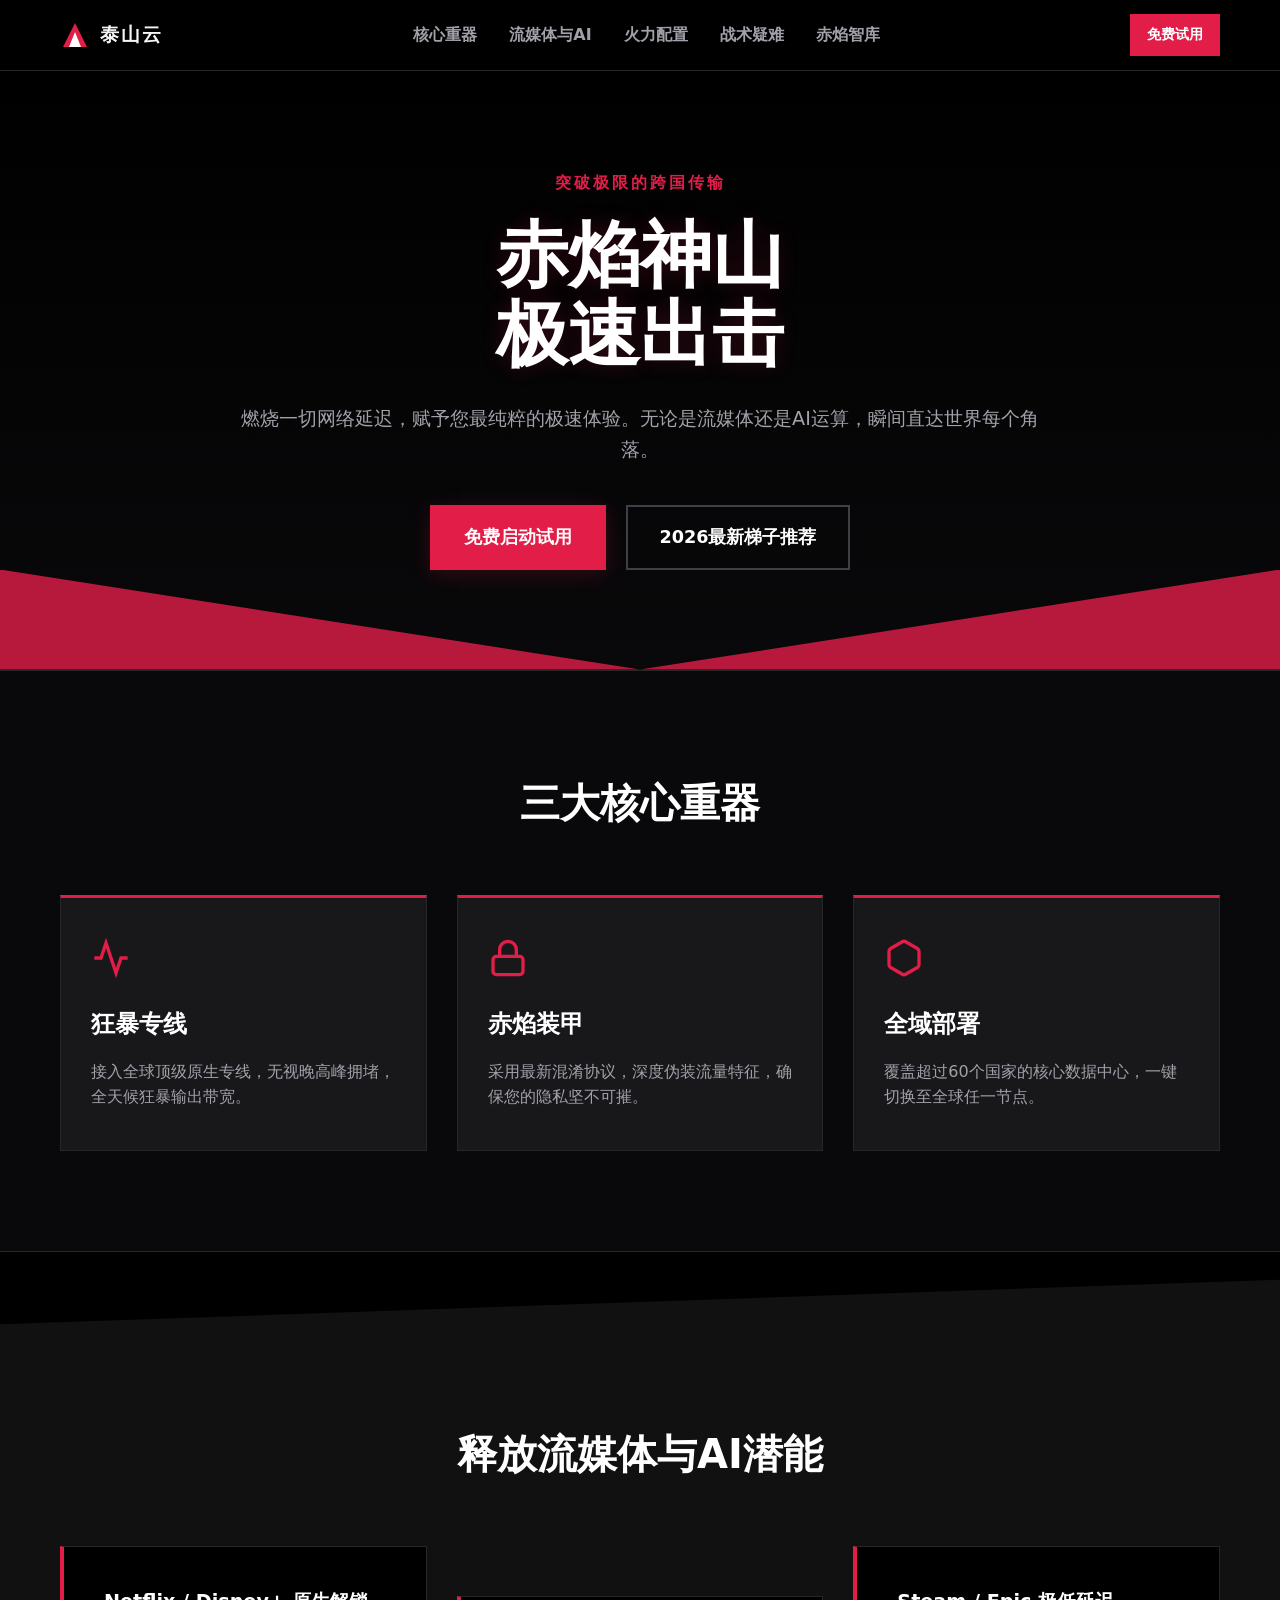
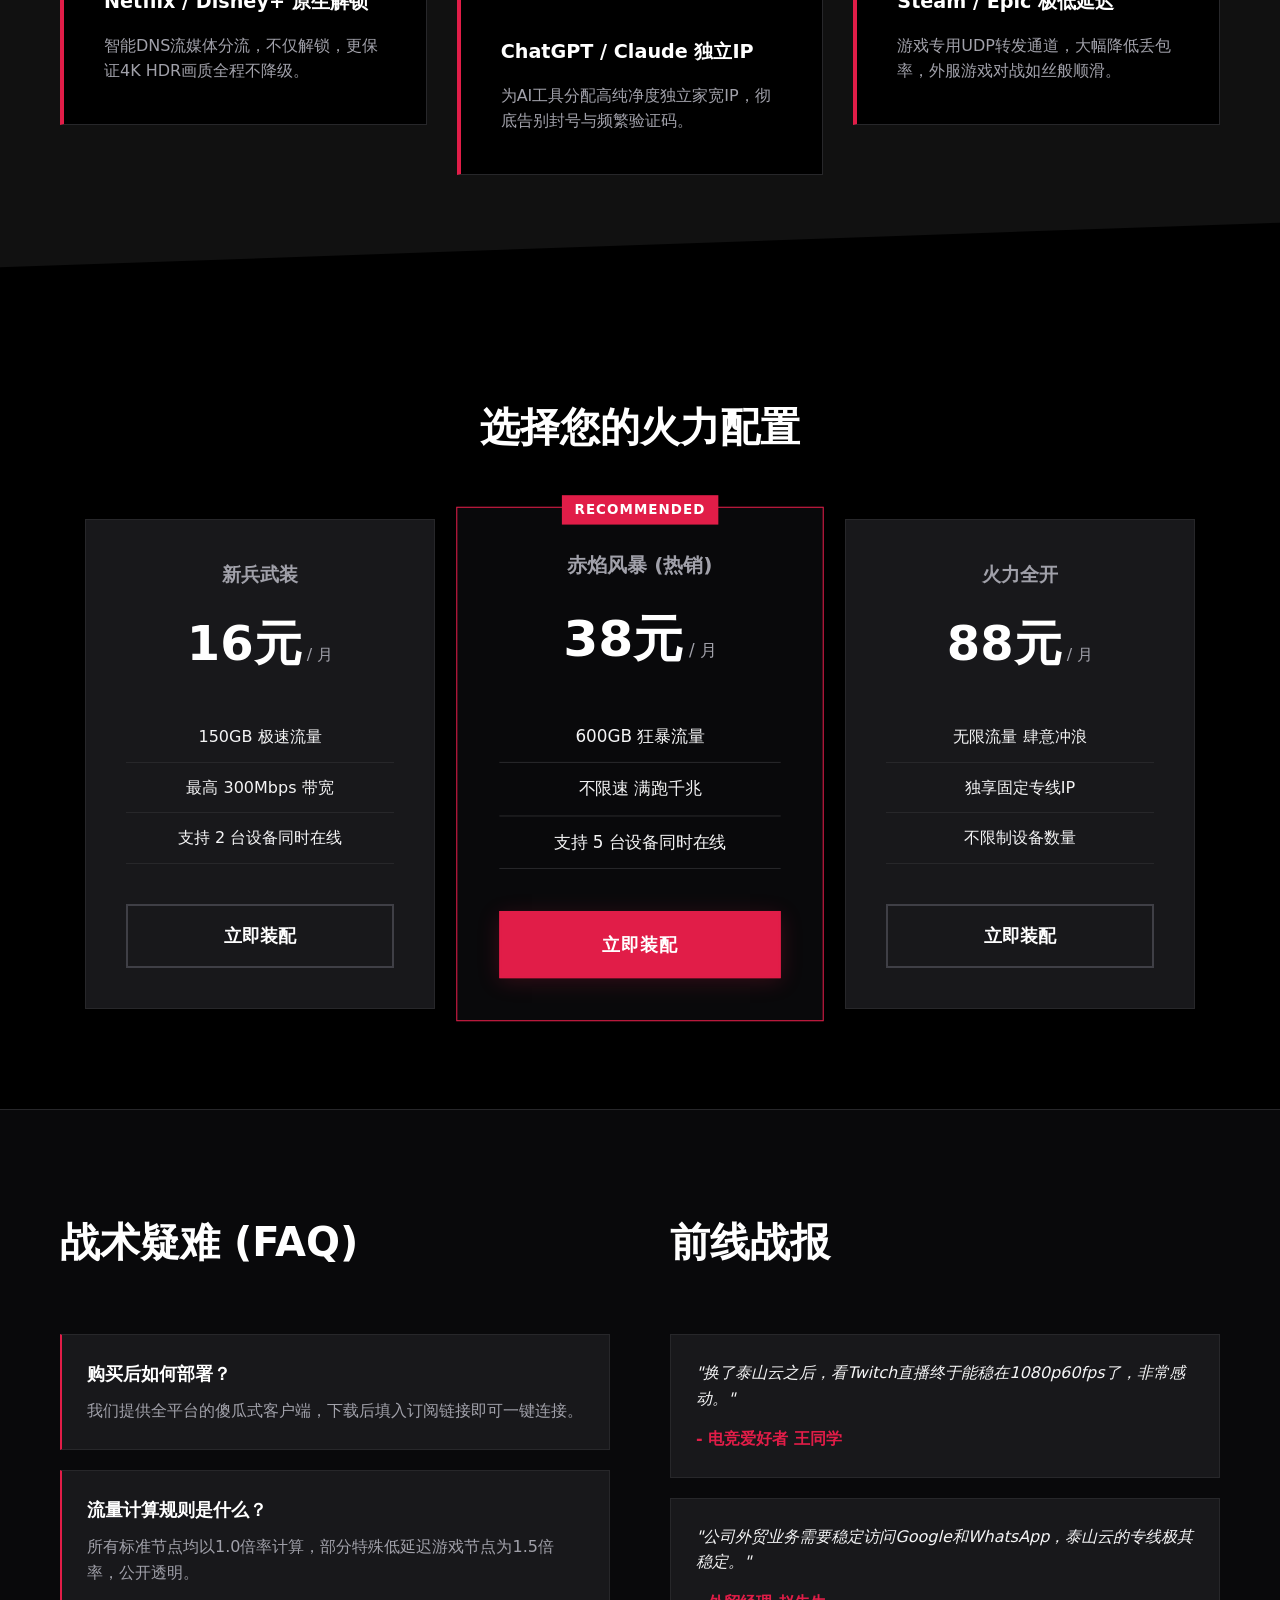
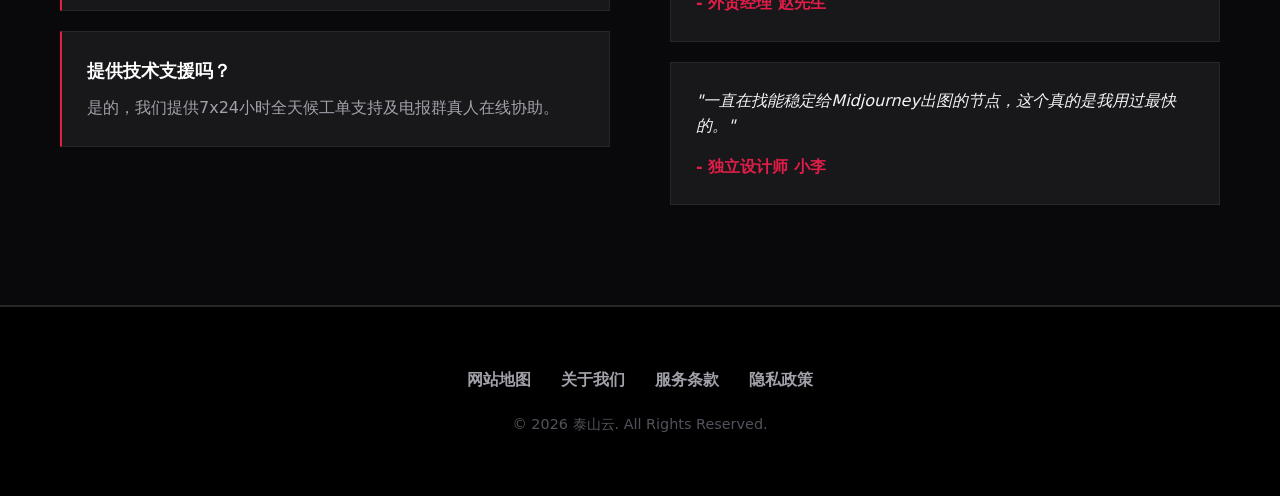
==== index.html @ 1255f713 "Initial commit: SEO optimized website" ====
<!DOCTYPE html>
<html lang="zh-CN">
<head>
    <meta charset="UTF-8">
    <meta name="viewport" content="width=device-width, initial-scale=1.0">
    <title>泰山云官网 - 军工级加密守护，极速秒开的隐私网络加速服务</title>
    <meta name="description" content="重塑您的在线安全与隐私防线。泰山云提供零日志、高加密的企业级网络加速通道。真实极客首选的安全机场推荐，让您在全球随时随地享受全天候不降速的极速秒开体验。">
    <meta name="keywords" content="泰山云, 网络加速, 极速秒开, 机场推荐, 隐私保护, 企业级专线">
    <meta property="og:title" content="泰山云官网 - 军工级加密守护，极速秒开的隐私网络加速服务">
    <meta property="og:description" content="重塑您的在线安全与隐私防线。泰山云提供零日志、高加密的企业级网络加速通道。真实极客首选的安全机场推荐，让您在全球随时随地享受全天候不降速的极速秒开体验。">
    <meta property="og:type" content="website">
    <meta property="og:url" content="https://taishancloud.shop/">
    <script type="application/ld+json">
    {
      "@context": "https://schema.org/",
      "@type": "SoftwareApplication",
      "name": "泰山云",
      "applicationCategory": "NetworkingApplication",
      "operatingSystem": "Windows, macOS, iOS, Android",
      "description": "重塑您的在线安全与隐私防线。泰山云提供零日志、高加密的企业级网络加速通道。真实极客首选的安全机场推荐，让您在全球随时随地享受全天候不降速的极速秒开体验。",
      "aggregateRating": {
        "@type": "AggregateRating",
        "ratingValue": "4.9",
        "ratingCount": "1284"
      },
      "offers": {
        "@type": "Offer",
        "price": "15.00",
        "priceCurrency": "CNY"
      }
    }
    </script>
    <link rel="stylesheet" href="style.css">
</head>
<body>
    <nav class="top-nav">
        <div class="wrap nav-wrap">
            <a href="index.html" class="brand-logo" style="text-decoration:none; color:inherit;">
                <svg aria-label="Feature Graphic" role="img" viewBox="0 0 100 100"><path d="M50 10L10 90h80L50 10z" fill="#e11d48"/><path d="M50 40L30 90h40L50 40z" fill="#fff"/></svg>
                <span>泰山云</span>
            </a>
            <div class="nav-links">
                <a href="#features">核心重器</a>
                <a href="#streaming">流媒体与AI</a>
                <a href="#pricing">火力配置</a>
                <a href="#faq">战术疑难</a>
                <a href="knowledge-base.html">赤焰智库</a>
            </div>
            <a href="https://ww012.twilightaff.com/#/?code=A56DH1Af" rel="nofollow" target="_blank" class="btn-small btn-cta">免费试用</a>
        </div>
    </nav>

    <header class="hero-panel">
        <div class="wrap hero-wrap">
            <div class="hero-content">
                <div class="tagline">突破极限的跨国传输</div>
                <h1 class="main-title">赤焰神山<br>极速出击</h1>
                <p class="hero-desc">燃烧一切网络延迟，赋予您最纯粹的极速体验。无论是流媒体还是AI运算，瞬间直达世界每个角落。</p>
                <div class="hero-actions">
                    <a href="https://ww012.twilightaff.com/#/?code=A56DH1Af" rel="nofollow" target="_blank" class="btn-primary">免费启动试用</a>
                    <a href="https://tizilab.net/paihang" target="_blank" class="btn-secondary">2026最新梯子推荐</a>
                </div>
            </div>
        </div>
        <div class="slant-mountain"></div>
    </header>

    <section id="features" class="content-panel dark-panel">
        <div class="wrap">
            <h2 class="panel-title">三大核心重器</h2>
            <div class="card-grid">
                <div class="feature-box">
                    <div class="icon-red"><svg aria-label="Feature Graphic" role="img" viewBox="0 0 24 24"><path d="M22 12h-4l-3 9L9 3l-3 9H2"/></svg></div>
                    <h3>狂暴专线</h3>
                    <p>接入全球顶级原生专线，无视晚高峰拥堵，全天候狂暴输出带宽。</p>
                </div>
                <div class="feature-box">
                    <div class="icon-red"><svg aria-label="Feature Graphic" role="img" viewBox="0 0 24 24"><rect x="3" y="11" width="18" height="11" rx="2" ry="2"/><path d="M7 11V7a5 5 0 0 1 10 0v4"/></svg></div>
                    <h3>赤焰装甲</h3>
                    <p>采用最新混淆协议，深度伪装流量特征，确保您的隐私坚不可摧。</p>
                </div>
                <div class="feature-box">
                    <div class="icon-red"><svg aria-label="Feature Graphic" role="img" viewBox="0 0 24 24"><path d="M21 16V8a2 2 0 0 0-1-1.73l-7-4a2 2 0 0 0-2 0l-7 4A2 2 0 0 0 3 8v8a2 2 0 0 0 1 1.73l7 4a2 2 0 0 0 2 0l7-4A2 2 0 0 0 21 16z"/></svg></div>
                    <h3>全域部署</h3>
                    <p>覆盖超过60个国家的核心数据中心，一键切换至全球任一节点。</p>
                </div>
            </div>
        </div>
    </section>

    <section id="streaming" class="content-panel slant-panel">
        <div class="wrap">
            <h2 class="panel-title">释放流媒体与AI潜能</h2>
            <div class="staggered-grid">
                <div class="stagger-item">
                    <h4>Netflix / Disney+ 原生解锁</h4>
                    <p>智能DNS流媒体分流，不仅解锁，更保证4K HDR画质全程不降级。</p>
                </div>
                <div class="stagger-item mt-push">
                    <h4>ChatGPT / Claude 独立IP</h4>
                    <p>为AI工具分配高纯净度独立家宽IP，彻底告别封号与频繁验证码。</p>
                </div>
                <div class="stagger-item">
                    <h4>Steam / Epic 极低延迟</h4>
                    <p>游戏专用UDP转发通道，大幅降低丢包率，外服游戏对战如丝般顺滑。</p>
                </div>
            </div>
        </div>
    </section>

    <section id="pricing" class="content-panel">
        <div class="wrap text-center">
            <h2 class="panel-title">选择您的火力配置</h2>
            <div class="pricing-deck">
                <div class="price-tier">
                    <div class="tier-head">新兵武装</div>
                    <div class="tier-cost">16元<span> / 月</span></div>
                    <ul class="tier-features">
                        <li>150GB 极速流量</li>
                        <li>最高 300Mbps 带宽</li>
                        <li>支持 2 台设备同时在线</li>
                    </ul>
                    <a href="https://ww012.twilightaff.com/#/?code=A56DH1Af" rel="nofollow" target="_blank" class="btn-secondary full-width">立即装配</a>
                </div>
                <div class="price-tier featured-tier">
                    <div class="tier-head">赤焰风暴 (热销)</div>
                    <div class="tier-cost">38元<span> / 月</span></div>
                    <ul class="tier-features">
                        <li>600GB 狂暴流量</li>
                        <li>不限速 满跑千兆</li>
                        <li>支持 5 台设备同时在线</li>
                    </ul>
                    <a href="https://ww012.twilightaff.com/#/?code=A56DH1Af" rel="nofollow" target="_blank" class="btn-primary full-width">立即装配</a>
                </div>
                <div class="price-tier">
                    <div class="tier-head">火力全开</div>
                    <div class="tier-cost">88元<span> / 月</span></div>
                    <ul class="tier-features">
                        <li>无限流量 肆意冲浪</li>
                        <li>独享固定专线IP</li>
                        <li>不限制设备数量</li>
                    </ul>
                    <a href="https://ww012.twilightaff.com/#/?code=A56DH1Af" rel="nofollow" target="_blank" class="btn-secondary full-width">立即装配</a>
                </div>
            </div>
        </div>
    </section>

    <section id="faq" class="content-panel dark-panel">
        <div class="wrap split-layout">
            <div class="split-col">
                <h2 class="panel-title left-align">战术疑难 (FAQ)</h2>
                <div class="accordion">
                    <div class="acc-item">
                        <strong>购买后如何部署？</strong>
                        <p>我们提供全平台的傻瓜式客户端，下载后填入订阅链接即可一键连接。</p>
                    </div>
                    <div class="acc-item">
                        <strong>流量计算规则是什么？</strong>
                        <p>所有标准节点均以1.0倍率计算，部分特殊低延迟游戏节点为1.5倍率，公开透明。</p>
                    </div>
                    <div class="acc-item">
                        <strong>提供技术支援吗？</strong>
                        <p>是的，我们提供7x24小时全天候工单支持及电报群真人在线协助。</p>
                    </div>
                </div>
            </div>
            <div class="split-col">
                <h2 class="panel-title left-align">前线战报</h2>
                <div class="testimonial-list">
                    <div class="t-card">
                        <p>"换了泰山云之后，看Twitch直播终于能稳在1080p60fps了，非常感动。"</p>
                        <span>- 电竞爱好者 王同学</span>
                    </div>
                    <div class="t-card">
                        <p>"公司外贸业务需要稳定访问Google和WhatsApp，泰山云的专线极其稳定。"</p>
                        <span>- 外贸经理 赵先生</span>
                    </div>
                    <div class="t-card">
                        <p>"一直在找能稳定给Midjourney出图的节点，这个真的是我用过最快的。"</p>
                        <span>- 独立设计师 小李</span>
                    </div>
                </div>
            </div>
        </div>
    </section>

    <footer class="bottom-footer">
        <div class="wrap">
            <div class="footer-links">
                <a href="sitemap.html" target="_blank">网站地图</a>
                <a href="about.html" target="_blank">关于我们</a>
                <a href="terms.html" target="_blank">服务条款</a>
                <a href="privacy.html" target="_blank">隐私政策</a>
            </div>
            <div class="copyright">&copy; 2026 泰山云. All Rights Reserved.</div>
        </div>
    </footer>
</body>
</html>
---- style.css ----
:root { --dark: #09090b; --darker: #000000; --red: #e11d48; --red-glow: rgba(225, 29, 72, 0.2); --text: #f4f4f5; --text-muted: #a1a1aa; --card: #18181b; }
html { scroll-behavior: smooth; }
* { margin: 0; padding: 0; box-sizing: border-box; }
body { font-family: system-ui, -apple-system, sans-serif; background: var(--darker); color: var(--text); line-height: 1.6; overflow-x: hidden; padding-top: 70px; }
.wrap { max-width: 1200px; margin: 0 auto; padding: 0 20px; }
.text-center { text-align: center; }
.top-nav { background: rgba(0,0,0,0.85); backdrop-filter: blur(10px); position: fixed; width: 100%; top: 0; z-index: 1000; border-bottom: 1px solid #27272a; }
.nav-wrap { display: flex; justify-content: space-between; align-items: center; height: 70px; }
.brand-logo { display: flex; align-items: center; gap: 10px; font-weight: 900; font-size: 1.2rem; letter-spacing: 2px; }
.brand-logo svg { width: 30px; height: 30px; }
.nav-links { display: flex; gap: 2rem; }
.nav-links a { color: var(--text-muted); text-decoration: none; font-weight: bold; transition: 0.2s; }
.nav-links a:hover { color: var(--red); }
.btn-small { background: transparent; border: 1px solid var(--text); color: var(--text); padding: 8px 16px; text-decoration: none; font-size: 0.9rem; font-weight: bold; transition: 0.2s; }
.btn-small:hover { background: var(--text); color: var(--darker); }
.btn-cta { background: var(--red); color: white; border-color: var(--red); }
.btn-cta:hover { background: transparent; color: var(--red); }

.hero-panel { position: relative; padding: 100px 0; background: linear-gradient(180deg, var(--darker) 0%, var(--dark) 100%); }
.hero-wrap { position: relative; z-index: 10; display: flex; justify-content: center; text-align: center; }
.hero-content { max-width: 800px; }
.tagline { color: var(--red); font-weight: bold; letter-spacing: 3px; margin-bottom: 20px; text-transform: uppercase; }
.main-title { font-size: 4.5rem; font-weight: 900; line-height: 1.1; margin-bottom: 30px; color: #ffffff; text-shadow: 0 0 20px var(--red-glow); }
.hero-desc { font-size: 1.2rem; color: var(--text-muted); margin-bottom: 40px; }
.hero-actions { display: flex; gap: 20px; justify-content: center; flex-wrap: wrap; }
.btn-primary { background: var(--red); color: white; border: 2px solid var(--red); padding: 16px 32px; font-size: 1.1rem; font-weight: bold; text-decoration: none; transition: 0.2s; box-shadow: 0 4px 20px var(--red-glow); }
.btn-primary:hover { background: transparent; color: var(--red); }
.btn-secondary { background: transparent; color: white; border: 2px solid #3f3f46; padding: 16px 32px; font-size: 1.1rem; font-weight: bold; text-decoration: none; transition: 0.2s; }
.btn-secondary:hover { border-color: white; }
.full-width { display: block; width: 100%; text-align: center; }

.slant-mountain { position: absolute; bottom: 0; left: 0; width: 100%; height: 100px; background: var(--red); clip-path: polygon(0 100%, 100% 100%, 100% 0, 50% 100%, 0 0); opacity: 0.8; }

.content-panel { padding: 100px 0; scroll-margin-top: 70px;}
.dark-panel { background: var(--dark); border-top: 1px solid #27272a; border-bottom: 1px solid #27272a; }
.slant-panel { background: #111; transform: skewY(-2deg); margin: 50px 0; padding: 120px 0; }
.slant-panel > * { transform: skewY(2deg); }

.panel-title { text-align: center; font-size: 2.5rem; font-weight: 800; margin-bottom: 60px; color: white; }
.panel-title.left-align { text-align: left; }

.card-grid { display: grid; grid-template-columns: repeat(auto-fit, minmax(300px, 1fr)); gap: 30px; }
.feature-box { background: var(--card); padding: 40px 30px; border: 1px solid #27272a; transition: 0.3s; border-top: 3px solid var(--red); }
.feature-box:hover { transform: translateY(-10px); box-shadow: 0 10px 30px rgba(0,0,0,0.5); }
.icon-red svg { width: 40px; height: 40px; fill: none; stroke: var(--red); stroke-width: 2; margin-bottom: 20px; }
.feature-box h3 { font-size: 1.5rem; margin-bottom: 15px; color: white; }
.feature-box p { color: var(--text-muted); }

.staggered-grid { display: grid; grid-template-columns: repeat(auto-fit, minmax(300px, 1fr)); gap: 30px; }
.stagger-item { background: var(--darker); padding: 40px; border: 1px solid #27272a; border-left: 4px solid var(--red); }
.stagger-item h4 { font-size: 1.2rem; margin-bottom: 15px; color: white; }
.stagger-item p { color: var(--text-muted); }
@media (min-width: 992px) {
    .mt-push { margin-top: 50px; margin-bottom: -50px; }
}

.pricing-deck { display: flex; flex-wrap: wrap; justify-content: center; gap: 30px; align-items: center; }
.price-tier { background: var(--card); border: 1px solid #27272a; padding: 40px; width: 100%; max-width: 350px; }
.featured-tier { background: var(--dark); border-color: var(--red); transform: scale(1.05); position: relative; }
.featured-tier::before { content: "RECOMMENDED"; position: absolute; top: -12px; left: 50%; transform: translateX(-50%); background: var(--red); color: white; padding: 4px 12px; font-size: 0.8rem; font-weight: bold; letter-spacing: 1px; }
.tier-head { font-size: 1.2rem; font-weight: bold; color: var(--text-muted); margin-bottom: 15px; }
.tier-cost { font-size: 3rem; font-weight: 900; color: white; margin-bottom: 30px; }
.tier-cost span { font-size: 1rem; color: var(--text-muted); font-weight: normal; }
.tier-features { list-style: none; margin-bottom: 40px; }
.tier-features li { padding: 12px 0; border-bottom: 1px solid #27272a; color: var(--text); }

.split-layout { display: flex; gap: 60px; flex-wrap: wrap; }
.split-col { flex: 1; min-width: 300px; }
.accordion { display: flex; flex-direction: column; gap: 20px; }
.acc-item { background: var(--card); padding: 25px; border: 1px solid #27272a; border-left: 2px solid var(--red); }
.acc-item strong { display: block; font-size: 1.1rem; color: white; margin-bottom: 10px; }
.acc-item p { color: var(--text-muted); }

.testimonial-list { display: flex; flex-direction: column; gap: 20px; }
.t-card { background: var(--card); padding: 25px; border: 1px solid #27272a; font-style: italic; }
.t-card p { color: var(--text); margin-bottom: 15px; }
.t-card span { color: var(--red); font-weight: bold; font-style: normal; }

.bottom-footer { padding: 60px 0; background: var(--darker); border-top: 1px solid #27272a; text-align: center; }
.footer-links { display: flex; justify-content: center; gap: 30px; margin-bottom: 20px; flex-wrap: wrap; }
.footer-links a { color: var(--text-muted); text-decoration: none; font-weight: bold; transition: 0.2s; }
.footer-links a:hover { color: white; }
.copyright { color: #52525b; font-size: 0.9rem; }

@media (max-width: 900px) {
    .nav-links { display: none; }
    .main-title { font-size: 3rem; }
    .hero-actions { flex-direction: column; }
    .featured-tier { transform: scale(1); }
    .split-layout { flex-direction: column; }
}
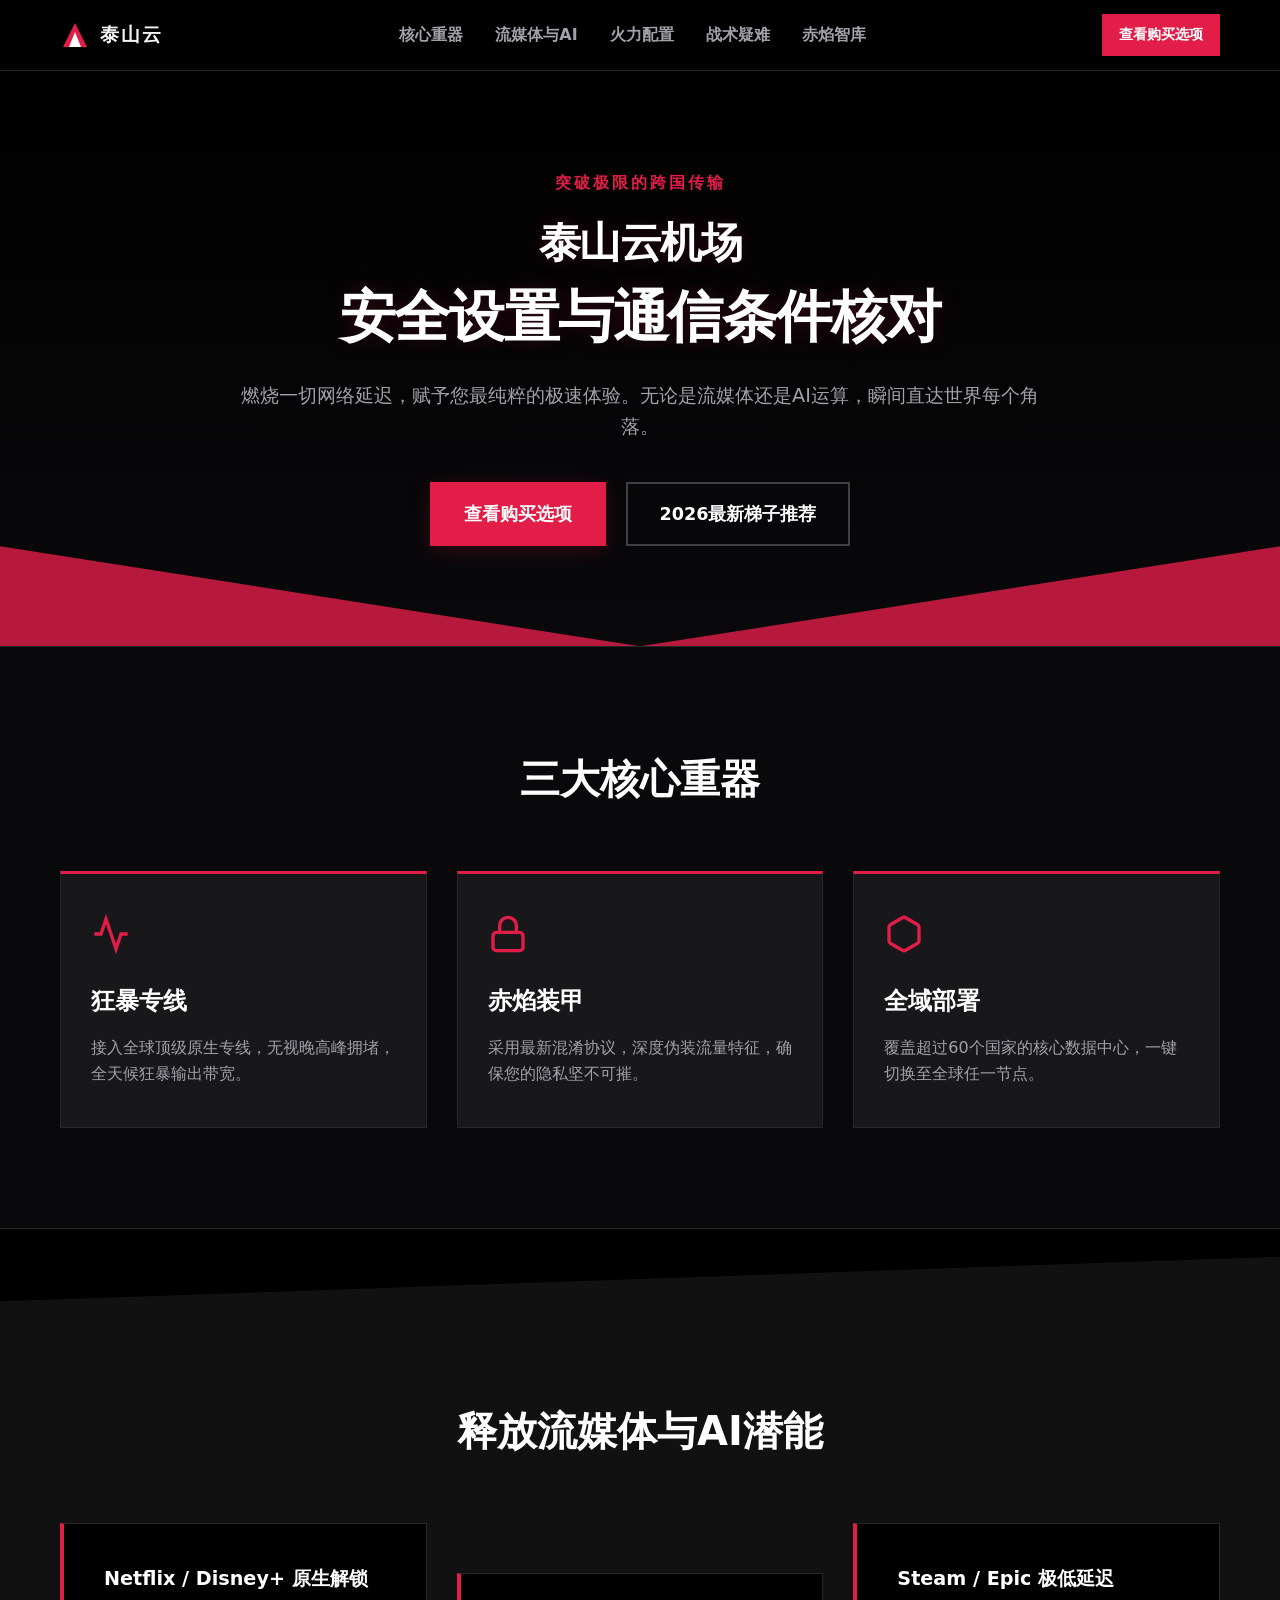
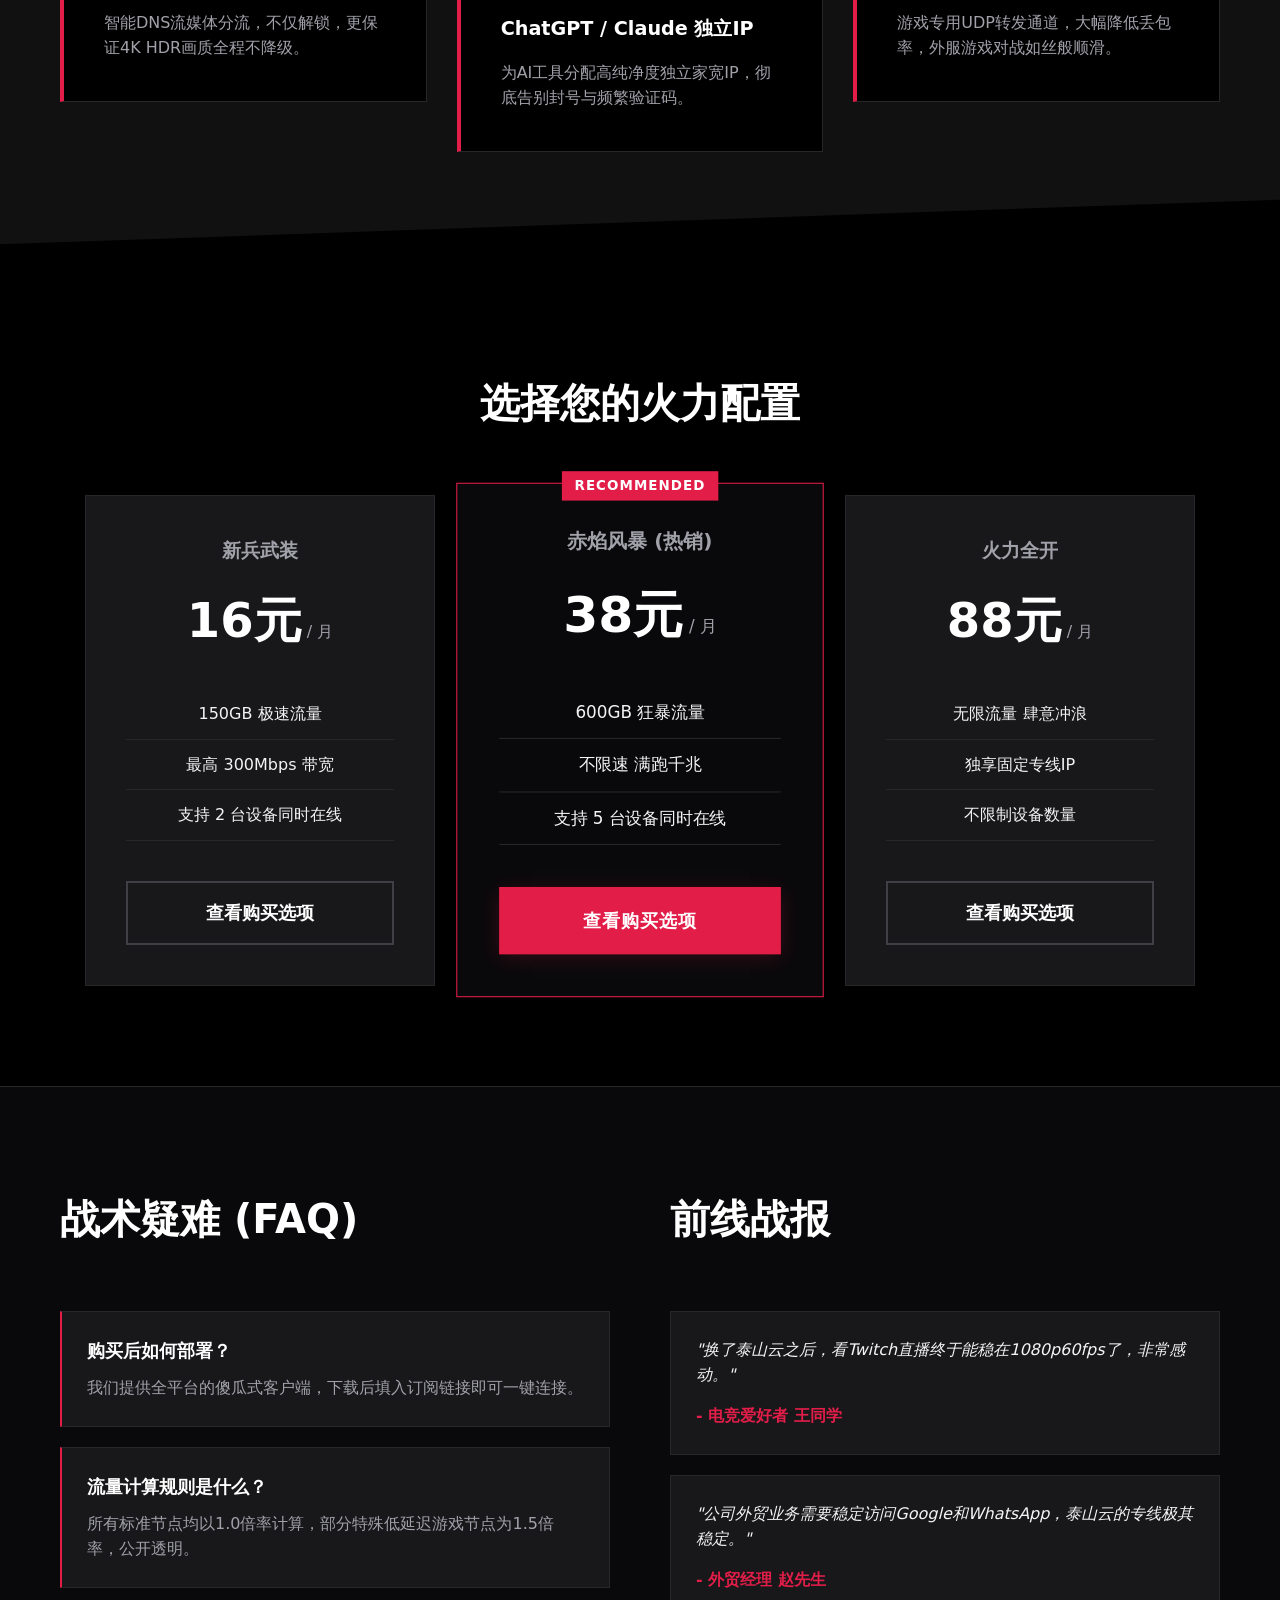
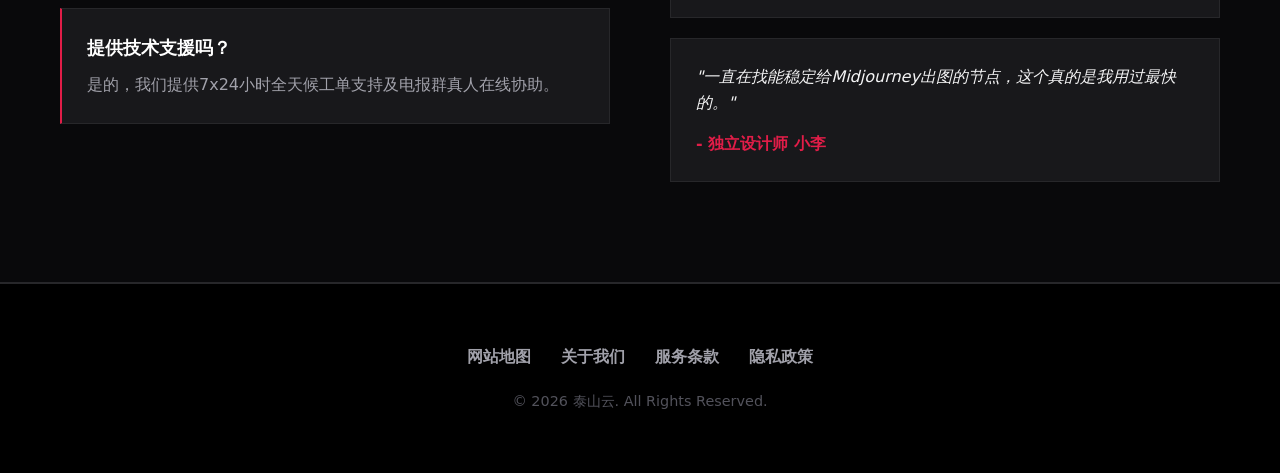
==== commit e12595cf: "Improve landing-page metadata, headings and crawl consistency" ====
--- a/index.html
+++ b/index.html
@@ -2,35 +2,23 @@
 <html lang="zh-CN">
 <head>
     <meta charset="UTF-8">
-    <meta name="viewport" content="width=device-width, initial-scale=1.0">
-    <title>泰山云官网 - 军工级加密守护，极速秒开的隐私网络加速服务</title>
-    <meta name="description" content="重塑您的在线安全与隐私防线。泰山云提供零日志、高加密的企业级网络加速通道。真实极客首选的安全机场推荐，让您在全球随时随地享受全天候不降速的极速秒开体验。">
-    <meta name="keywords" content="泰山云, 网络加速, 极速秒开, 机场推荐, 隐私保护, 企业级专线">
-    <meta property="og:title" content="泰山云官网 - 军工级加密守护，极速秒开的隐私网络加速服务">
-    <meta property="og:description" content="重塑您的在线安全与隐私防线。泰山云提供零日志、高加密的企业级网络加速通道。真实极客首选的安全机场推荐，让您在全球随时随地享受全天候不降速的极速秒开体验。">
+    <meta name="viewport" content="width=device-width, initial-scale=1">
+    <title>泰山云机场｜安全设置与通信条件核对</title>
+    <meta name="description" content="围绕泰山云的安全设置与通信条件核对整理实用资料。按自己的设备、使用场景与预算核对服务条件，再查看外部购买页面的具体商品和条款。">
+    
+    <meta property="og:title" content="泰山云机场｜安全设置与通信条件核对">
+    <meta property="og:description" content="围绕泰山云的安全设置与通信条件核对整理实用资料。按自己的设备、使用场景与预算核对服务条件，再查看外部购买页面的具体商品和条款。">
     <meta property="og:type" content="website">
     <meta property="og:url" content="https://taishancloud.shop/">
-    <script type="application/ld+json">
-    {
-      "@context": "https://schema.org/",
-      "@type": "SoftwareApplication",
-      "name": "泰山云",
-      "applicationCategory": "NetworkingApplication",
-      "operatingSystem": "Windows, macOS, iOS, Android",
-      "description": "重塑您的在线安全与隐私防线。泰山云提供零日志、高加密的企业级网络加速通道。真实极客首选的安全机场推荐，让您在全球随时随地享受全天候不降速的极速秒开体验。",
-      "aggregateRating": {
-        "@type": "AggregateRating",
-        "ratingValue": "4.9",
-        "ratingCount": "1284"
-      },
-      "offers": {
-        "@type": "Offer",
-        "price": "15.00",
-        "priceCurrency": "CNY"
-      }
-    }
-    </script>
+    
     <link rel="stylesheet" href="style.css">
+
+<meta property="og:site_name" content="泰山云">
+<meta name="twitter:title" content="泰山云机场｜安全设置与通信条件核对">
+<meta name="twitter:description" content="围绕泰山云的安全设置与通信条件核对整理实用资料。按自己的设备、使用场景与预算核对服务条件，再查看外部购买页面的具体商品和条款。">
+<link rel="canonical" href="https://taishancloud.shop/">
+<script id="landing-maintenance-schema" type="application/ld+json">{"@context": "https://schema.org", "@type": "WebSite", "name": "泰山云机场｜安全设置与通信条件核对", "url": "https://taishancloud.shop/", "inLanguage": "zh-CN"}</script>
+<link rel="stylesheet" href="landing-maintenance.css">
 </head>
 <body>
     <nav class="top-nav">
@@ -46,7 +34,7 @@
                 <a href="#faq">战术疑难</a>
                 <a href="knowledge-base.html">赤焰智库</a>
             </div>
-            <a href="https://ww012.twilightaff.com/#/?code=A56DH1Af" rel="nofollow" target="_blank" class="btn-small btn-cta">免费试用</a>
+            <a href="https://ww012.twilightaff.com/#/?code=A56DH1Af" target="_blank" class="btn-small btn-cta" rel="nofollow noopener sponsored">查看购买选项</a>
         </div>
     </nav>
 
@@ -54,10 +42,10 @@
         <div class="wrap hero-wrap">
             <div class="hero-content">
                 <div class="tagline">突破极限的跨国传输</div>
-                <h1 class="main-title">赤焰神山<br>极速出击</h1>
+                <h1 class="main-title" data-landing-title="true"><span class="landing-brand">泰山云机场</span><span class="landing-focus">安全设置与通信条件核对</span></h1>
                 <p class="hero-desc">燃烧一切网络延迟，赋予您最纯粹的极速体验。无论是流媒体还是AI运算，瞬间直达世界每个角落。</p>
                 <div class="hero-actions">
-                    <a href="https://ww012.twilightaff.com/#/?code=A56DH1Af" rel="nofollow" target="_blank" class="btn-primary">免费启动试用</a>
+                    <a href="https://ww012.twilightaff.com/#/?code=A56DH1Af" target="_blank" class="btn-primary" rel="nofollow noopener sponsored">查看购买选项</a>
                     <a href="https://tizilab.net/paihang" target="_blank" class="btn-secondary">2026最新梯子推荐</a>
                 </div>
             </div>
@@ -120,7 +108,7 @@
                         <li>最高 300Mbps 带宽</li>
                         <li>支持 2 台设备同时在线</li>
                     </ul>
-                    <a href="https://ww012.twilightaff.com/#/?code=A56DH1Af" rel="nofollow" target="_blank" class="btn-secondary full-width">立即装配</a>
+                    <a href="https://ww012.twilightaff.com/#/?code=A56DH1Af" target="_blank" class="btn-secondary full-width" rel="nofollow noopener sponsored">查看购买选项</a>
                 </div>
                 <div class="price-tier featured-tier">
                     <div class="tier-head">赤焰风暴 (热销)</div>
@@ -130,7 +118,7 @@
                         <li>不限速 满跑千兆</li>
                         <li>支持 5 台设备同时在线</li>
                     </ul>
-                    <a href="https://ww012.twilightaff.com/#/?code=A56DH1Af" rel="nofollow" target="_blank" class="btn-primary full-width">立即装配</a>
+                    <a href="https://ww012.twilightaff.com/#/?code=A56DH1Af" target="_blank" class="btn-primary full-width" rel="nofollow noopener sponsored">查看购买选项</a>
                 </div>
                 <div class="price-tier">
                     <div class="tier-head">火力全开</div>
@@ -140,7 +128,7 @@
                         <li>独享固定专线IP</li>
                         <li>不限制设备数量</li>
                     </ul>
-                    <a href="https://ww012.twilightaff.com/#/?code=A56DH1Af" rel="nofollow" target="_blank" class="btn-secondary full-width">立即装配</a>
+                    <a href="https://ww012.twilightaff.com/#/?code=A56DH1Af" target="_blank" class="btn-secondary full-width" rel="nofollow noopener sponsored">查看购买选项</a>
                 </div>
             </div>
         </div>
--- a/landing-maintenance.css
+++ b/landing-maintenance.css
@@ -0,0 +1,7 @@
+/* Scoped heading and keyboard improvements; original brand design remains. */
+h1[data-landing-title]{font-size:clamp(2rem,4.4vw,4.4rem);line-height:1.18;letter-spacing:-.025em;overflow-wrap:anywhere}
+h1[data-landing-title] .landing-brand{display:block;font-size:.74em;line-height:1.3;margin-bottom:.35em}
+h1[data-landing-title] .landing-focus{display:block;font-size:1em}
+a:focus-visible,button:focus-visible{outline:3px solid currentColor;outline-offset:5px}
+@media(max-width:600px){h1[data-landing-title]{font-size:clamp(1.65rem,7.8vw,2.3rem);line-height:1.22;max-width:100%;margin-top:.4em;margin-bottom:.6em}h1[data-landing-title] .landing-brand{font-size:.78em}}
+@media(prefers-reduced-motion:reduce){*,*::before,*::after{animation-duration:.01ms!important;animation-iteration-count:1!important;scroll-behavior:auto!important}}
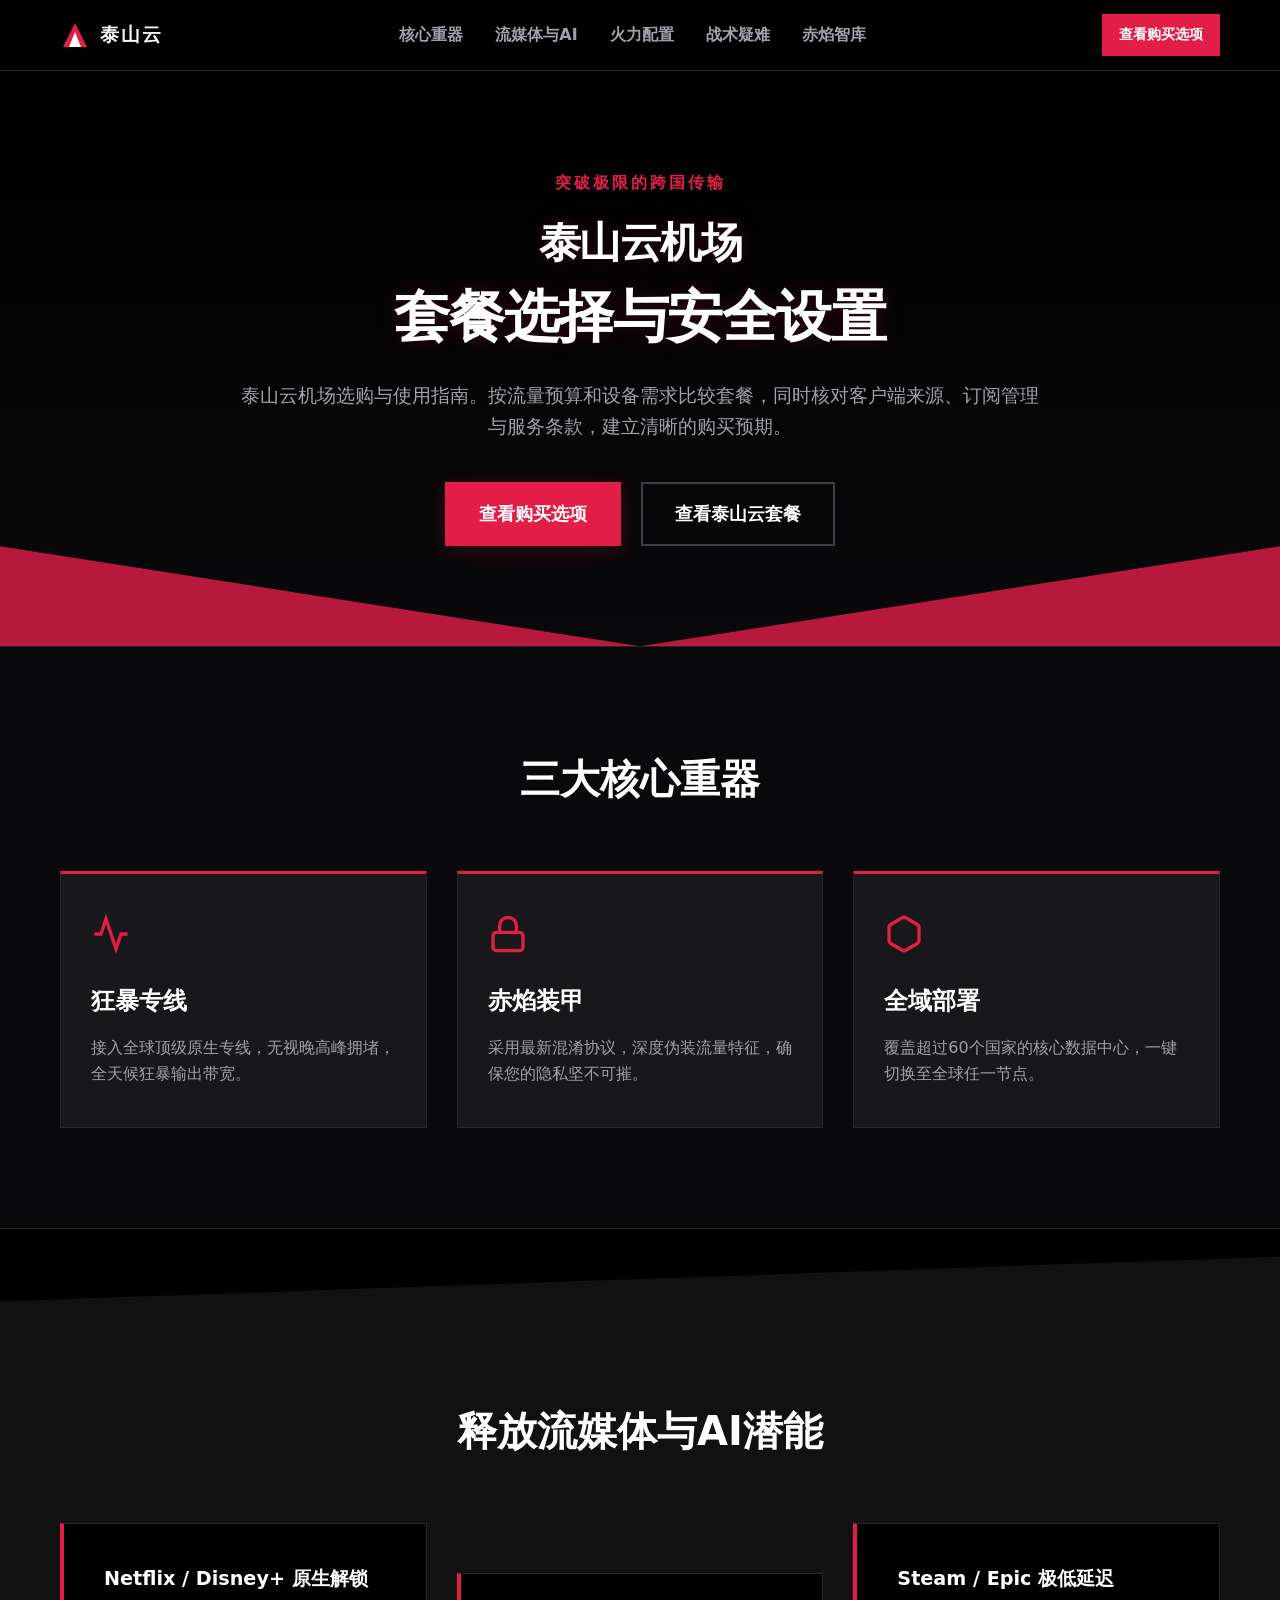
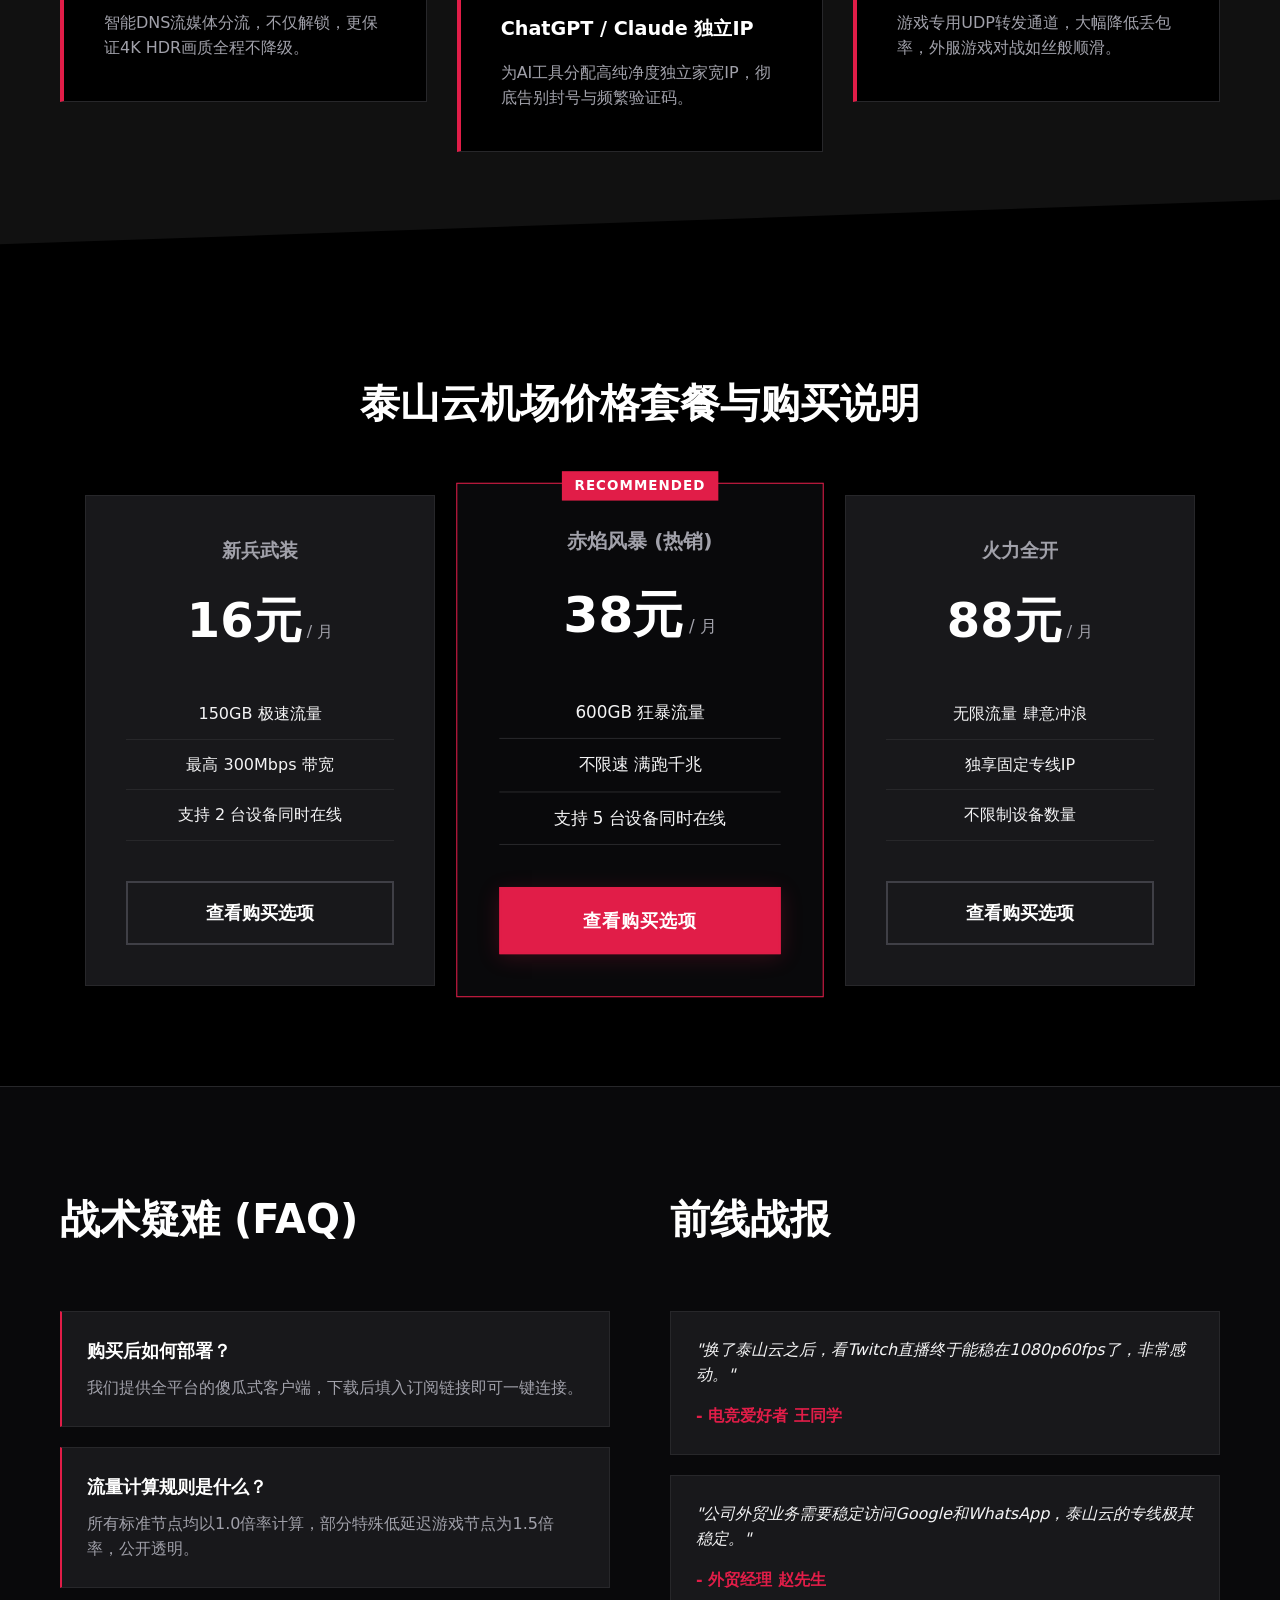
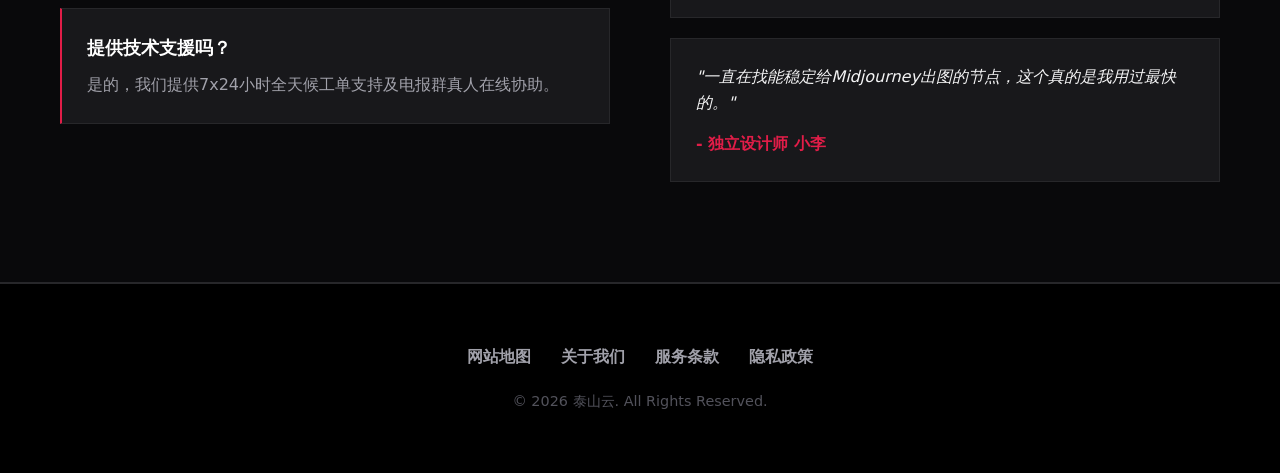
==== commit b1507832: "Update recommendation links and brand package navigation" ====
--- a/index.html
+++ b/index.html
@@ -1,188 +1,180 @@
 <!DOCTYPE html>
+
 <html lang="zh-CN">
 <head>
-    <meta charset="UTF-8">
-    <meta name="viewport" content="width=device-width, initial-scale=1">
-    <title>泰山云机场｜安全设置与通信条件核对</title>
-    <meta name="description" content="围绕泰山云的安全设置与通信条件核对整理实用资料。按自己的设备、使用场景与预算核对服务条件，再查看外部购买页面的具体商品和条款。">
-    
-    <meta property="og:title" content="泰山云机场｜安全设置与通信条件核对">
-    <meta property="og:description" content="围绕泰山云的安全设置与通信条件核对整理实用资料。按自己的设备、使用场景与预算核对服务条件，再查看外部购买页面的具体商品和条款。">
-    <meta property="og:type" content="website">
-    <meta property="og:url" content="https://taishancloud.shop/">
-    
-    <link rel="stylesheet" href="style.css">
-
-<meta property="og:site_name" content="泰山云">
-<meta name="twitter:title" content="泰山云机场｜安全设置与通信条件核对">
-<meta name="twitter:description" content="围绕泰山云的安全设置与通信条件核对整理实用资料。按自己的设备、使用场景与预算核对服务条件，再查看外部购买页面的具体商品和条款。">
-<link rel="canonical" href="https://taishancloud.shop/">
-<script id="landing-maintenance-schema" type="application/ld+json">{"@context": "https://schema.org", "@type": "WebSite", "name": "泰山云机场｜安全设置与通信条件核对", "url": "https://taishancloud.shop/", "inLanguage": "zh-CN"}</script>
-<link rel="stylesheet" href="landing-maintenance.css">
+<meta charset="utf-8"/>
+<meta content="width=device-width, initial-scale=1" name="viewport"/>
+<title>泰山云机场｜套餐选择与安全设置指南</title>
+<meta content="泰山云机场选购与使用指南。按流量预算和设备需求比较套餐，同时核对客户端来源、订阅管理与服务条款，建立清晰的购买预期。" name="description"/>
+<meta content="泰山云机场｜套餐选择与安全设置指南" property="og:title"/>
+<meta content="泰山云机场选购与使用指南。按流量预算和设备需求比较套餐，同时核对客户端来源、订阅管理与服务条款，建立清晰的购买预期。" property="og:description"/>
+<meta content="website" property="og:type"/>
+<meta content="https://taishancloud.shop/" property="og:url"/>
+<link href="style.css" rel="stylesheet"/>
+<meta content="泰山云" property="og:site_name"/>
+<meta content="泰山云机场｜套餐选择与安全设置指南" name="twitter:title"/>
+<meta content="泰山云机场选购与使用指南。按流量预算和设备需求比较套餐，同时核对客户端来源、订阅管理与服务条款，建立清晰的购买预期。" name="twitter:description"/>
+<link href="https://taishancloud.shop/" rel="canonical"/>
+<script id="landing-maintenance-schema" type="application/ld+json">{"@context":"https://schema.org","@type":"WebSite","name":"泰山云机场｜安全设置与通信条件核对","url":"https://taishancloud.shop/","inLanguage":"zh-CN"}</script>
+<link href="landing-maintenance.css" rel="stylesheet"/>
 </head>
 <body>
-    <nav class="top-nav">
-        <div class="wrap nav-wrap">
-            <a href="index.html" class="brand-logo" style="text-decoration:none; color:inherit;">
-                <svg aria-label="Feature Graphic" role="img" viewBox="0 0 100 100"><path d="M50 10L10 90h80L50 10z" fill="#e11d48"/><path d="M50 40L30 90h40L50 40z" fill="#fff"/></svg>
-                <span>泰山云</span>
-            </a>
-            <div class="nav-links">
-                <a href="#features">核心重器</a>
-                <a href="#streaming">流媒体与AI</a>
-                <a href="#pricing">火力配置</a>
-                <a href="#faq">战术疑难</a>
-                <a href="knowledge-base.html">赤焰智库</a>
-            </div>
-            <a href="https://ww012.twilightaff.com/#/?code=A56DH1Af" target="_blank" class="btn-small btn-cta" rel="nofollow noopener sponsored">查看购买选项</a>
-        </div>
-    </nav>
-
-    <header class="hero-panel">
-        <div class="wrap hero-wrap">
-            <div class="hero-content">
-                <div class="tagline">突破极限的跨国传输</div>
-                <h1 class="main-title" data-landing-title="true"><span class="landing-brand">泰山云机场</span><span class="landing-focus">安全设置与通信条件核对</span></h1>
-                <p class="hero-desc">燃烧一切网络延迟，赋予您最纯粹的极速体验。无论是流媒体还是AI运算，瞬间直达世界每个角落。</p>
-                <div class="hero-actions">
-                    <a href="https://ww012.twilightaff.com/#/?code=A56DH1Af" target="_blank" class="btn-primary" rel="nofollow noopener sponsored">查看购买选项</a>
-                    <a href="https://tizilab.net/paihang" target="_blank" class="btn-secondary">2026最新梯子推荐</a>
-                </div>
-            </div>
-        </div>
-        <div class="slant-mountain"></div>
-    </header>
-
-    <section id="features" class="content-panel dark-panel">
-        <div class="wrap">
-            <h2 class="panel-title">三大核心重器</h2>
-            <div class="card-grid">
-                <div class="feature-box">
-                    <div class="icon-red"><svg aria-label="Feature Graphic" role="img" viewBox="0 0 24 24"><path d="M22 12h-4l-3 9L9 3l-3 9H2"/></svg></div>
-                    <h3>狂暴专线</h3>
-                    <p>接入全球顶级原生专线，无视晚高峰拥堵，全天候狂暴输出带宽。</p>
-                </div>
-                <div class="feature-box">
-                    <div class="icon-red"><svg aria-label="Feature Graphic" role="img" viewBox="0 0 24 24"><rect x="3" y="11" width="18" height="11" rx="2" ry="2"/><path d="M7 11V7a5 5 0 0 1 10 0v4"/></svg></div>
-                    <h3>赤焰装甲</h3>
-                    <p>采用最新混淆协议，深度伪装流量特征，确保您的隐私坚不可摧。</p>
-                </div>
-                <div class="feature-box">
-                    <div class="icon-red"><svg aria-label="Feature Graphic" role="img" viewBox="0 0 24 24"><path d="M21 16V8a2 2 0 0 0-1-1.73l-7-4a2 2 0 0 0-2 0l-7 4A2 2 0 0 0 3 8v8a2 2 0 0 0 1 1.73l7 4a2 2 0 0 0 2 0l7-4A2 2 0 0 0 21 16z"/></svg></div>
-                    <h3>全域部署</h3>
-                    <p>覆盖超过60个国家的核心数据中心，一键切换至全球任一节点。</p>
-                </div>
-            </div>
-        </div>
-    </section>
-
-    <section id="streaming" class="content-panel slant-panel">
-        <div class="wrap">
-            <h2 class="panel-title">释放流媒体与AI潜能</h2>
-            <div class="staggered-grid">
-                <div class="stagger-item">
-                    <h4>Netflix / Disney+ 原生解锁</h4>
-                    <p>智能DNS流媒体分流，不仅解锁，更保证4K HDR画质全程不降级。</p>
-                </div>
-                <div class="stagger-item mt-push">
-                    <h4>ChatGPT / Claude 独立IP</h4>
-                    <p>为AI工具分配高纯净度独立家宽IP，彻底告别封号与频繁验证码。</p>
-                </div>
-                <div class="stagger-item">
-                    <h4>Steam / Epic 极低延迟</h4>
-                    <p>游戏专用UDP转发通道，大幅降低丢包率，外服游戏对战如丝般顺滑。</p>
-                </div>
-            </div>
-        </div>
-    </section>
-
-    <section id="pricing" class="content-panel">
-        <div class="wrap text-center">
-            <h2 class="panel-title">选择您的火力配置</h2>
-            <div class="pricing-deck">
-                <div class="price-tier">
-                    <div class="tier-head">新兵武装</div>
-                    <div class="tier-cost">16元<span> / 月</span></div>
-                    <ul class="tier-features">
-                        <li>150GB 极速流量</li>
-                        <li>最高 300Mbps 带宽</li>
-                        <li>支持 2 台设备同时在线</li>
-                    </ul>
-                    <a href="https://ww012.twilightaff.com/#/?code=A56DH1Af" target="_blank" class="btn-secondary full-width" rel="nofollow noopener sponsored">查看购买选项</a>
-                </div>
-                <div class="price-tier featured-tier">
-                    <div class="tier-head">赤焰风暴 (热销)</div>
-                    <div class="tier-cost">38元<span> / 月</span></div>
-                    <ul class="tier-features">
-                        <li>600GB 狂暴流量</li>
-                        <li>不限速 满跑千兆</li>
-                        <li>支持 5 台设备同时在线</li>
-                    </ul>
-                    <a href="https://ww012.twilightaff.com/#/?code=A56DH1Af" target="_blank" class="btn-primary full-width" rel="nofollow noopener sponsored">查看购买选项</a>
-                </div>
-                <div class="price-tier">
-                    <div class="tier-head">火力全开</div>
-                    <div class="tier-cost">88元<span> / 月</span></div>
-                    <ul class="tier-features">
-                        <li>无限流量 肆意冲浪</li>
-                        <li>独享固定专线IP</li>
-                        <li>不限制设备数量</li>
-                    </ul>
-                    <a href="https://ww012.twilightaff.com/#/?code=A56DH1Af" target="_blank" class="btn-secondary full-width" rel="nofollow noopener sponsored">查看购买选项</a>
-                </div>
-            </div>
-        </div>
-    </section>
-
-    <section id="faq" class="content-panel dark-panel">
-        <div class="wrap split-layout">
-            <div class="split-col">
-                <h2 class="panel-title left-align">战术疑难 (FAQ)</h2>
-                <div class="accordion">
-                    <div class="acc-item">
-                        <strong>购买后如何部署？</strong>
-                        <p>我们提供全平台的傻瓜式客户端，下载后填入订阅链接即可一键连接。</p>
-                    </div>
-                    <div class="acc-item">
-                        <strong>流量计算规则是什么？</strong>
-                        <p>所有标准节点均以1.0倍率计算，部分特殊低延迟游戏节点为1.5倍率，公开透明。</p>
-                    </div>
-                    <div class="acc-item">
-                        <strong>提供技术支援吗？</strong>
-                        <p>是的，我们提供7x24小时全天候工单支持及电报群真人在线协助。</p>
-                    </div>
-                </div>
-            </div>
-            <div class="split-col">
-                <h2 class="panel-title left-align">前线战报</h2>
-                <div class="testimonial-list">
-                    <div class="t-card">
-                        <p>"换了泰山云之后，看Twitch直播终于能稳在1080p60fps了，非常感动。"</p>
-                        <span>- 电竞爱好者 王同学</span>
-                    </div>
-                    <div class="t-card">
-                        <p>"公司外贸业务需要稳定访问Google和WhatsApp，泰山云的专线极其稳定。"</p>
-                        <span>- 外贸经理 赵先生</span>
-                    </div>
-                    <div class="t-card">
-                        <p>"一直在找能稳定给Midjourney出图的节点，这个真的是我用过最快的。"</p>
-                        <span>- 独立设计师 小李</span>
-                    </div>
-                </div>
-            </div>
-        </div>
-    </section>
-
-    <footer class="bottom-footer">
-        <div class="wrap">
-            <div class="footer-links">
-                <a href="sitemap.html" target="_blank">网站地图</a>
-                <a href="about.html" target="_blank">关于我们</a>
-                <a href="terms.html" target="_blank">服务条款</a>
-                <a href="privacy.html" target="_blank">隐私政策</a>
-            </div>
-            <div class="copyright">&copy; 2026 泰山云. All Rights Reserved.</div>
-        </div>
-    </footer>
+<nav class="top-nav">
+<div class="wrap nav-wrap">
+<a class="brand-logo" href="index.html" style="text-decoration:none; color:inherit;">
+<svg aria-label="Feature Graphic" role="img" viewbox="0 0 100 100"><path d="M50 10L10 90h80L50 10z" fill="#e11d48"></path><path d="M50 40L30 90h40L50 40z" fill="#fff"></path></svg>
+<span>泰山云</span>
+</a>
+<div class="nav-links">
+<a href="#features">核心重器</a>
+<a href="#streaming">流媒体与AI</a>
+<a href="#pricing">火力配置</a>
+<a href="#faq">战术疑难</a>
+<a href="knowledge-base.html">赤焰智库</a>
+</div>
+<a class="btn-small btn-cta" href="https://ww012.twilightaff.com/#/?code=A56DH1Af" rel="nofollow noopener sponsored" target="_blank">查看购买选项</a>
+</div>
+</nav>
+<header class="hero-panel">
+<div class="wrap hero-wrap">
+<div class="hero-content">
+<div class="tagline">突破极限的跨国传输</div>
+<h1 class="main-title" data-landing-title="true"><span class="landing-brand">泰山云机场</span><span class="landing-focus">套餐选择与安全设置</span></h1>
+<p class="hero-desc">泰山云机场选购与使用指南。按流量预算和设备需求比较套餐，同时核对客户端来源、订阅管理与服务条款，建立清晰的购买预期。</p>
+<div class="hero-actions">
+<a class="btn-primary" href="https://ww012.twilightaff.com/#/?code=A56DH1Af" rel="nofollow noopener sponsored" target="_blank">查看购买选项</a>
+<a class="btn-secondary" data-package-cta="true" href="#pricing">查看泰山云套餐</a>
+</div>
+</div>
+</div>
+<div class="slant-mountain"></div>
+</header>
+<section class="content-panel dark-panel" id="features">
+<div class="wrap">
+<h2 class="panel-title">三大核心重器</h2>
+<div class="card-grid">
+<div class="feature-box">
+<div class="icon-red"><svg aria-label="Feature Graphic" role="img" viewbox="0 0 24 24"><path d="M22 12h-4l-3 9L9 3l-3 9H2"></path></svg></div>
+<h3>狂暴专线</h3>
+<p>接入全球顶级原生专线，无视晚高峰拥堵，全天候狂暴输出带宽。</p>
+</div>
+<div class="feature-box">
+<div class="icon-red"><svg aria-label="Feature Graphic" role="img" viewbox="0 0 24 24"><rect height="11" rx="2" ry="2" width="18" x="3" y="11"></rect><path d="M7 11V7a5 5 0 0 1 10 0v4"></path></svg></div>
+<h3>赤焰装甲</h3>
+<p>采用最新混淆协议，深度伪装流量特征，确保您的隐私坚不可摧。</p>
+</div>
+<div class="feature-box">
+<div class="icon-red"><svg aria-label="Feature Graphic" role="img" viewbox="0 0 24 24"><path d="M21 16V8a2 2 0 0 0-1-1.73l-7-4a2 2 0 0 0-2 0l-7 4A2 2 0 0 0 3 8v8a2 2 0 0 0 1 1.73l7 4a2 2 0 0 0 2 0l7-4A2 2 0 0 0 21 16z"></path></svg></div>
+<h3>全域部署</h3>
+<p>覆盖超过60个国家的核心数据中心，一键切换至全球任一节点。</p>
+</div>
+</div>
+</div>
+</section>
+<section class="content-panel slant-panel" id="streaming">
+<div class="wrap">
+<h2 class="panel-title">释放流媒体与AI潜能</h2>
+<div class="staggered-grid">
+<div class="stagger-item">
+<h4>Netflix / Disney+ 原生解锁</h4>
+<p>智能DNS流媒体分流，不仅解锁，更保证4K HDR画质全程不降级。</p>
+</div>
+<div class="stagger-item mt-push">
+<h4>ChatGPT / Claude 独立IP</h4>
+<p>为AI工具分配高纯净度独立家宽IP，彻底告别封号与频繁验证码。</p>
+</div>
+<div class="stagger-item">
+<h4>Steam / Epic 极低延迟</h4>
+<p>游戏专用UDP转发通道，大幅降低丢包率，外服游戏对战如丝般顺滑。</p>
+</div>
+</div>
+</div>
+</section>
+<section class="content-panel" id="pricing" style=";scroll-margin-top:100px;">
+<div class="wrap text-center">
+<h2 class="panel-title">泰山云机场价格套餐与购买说明</h2>
+<div class="pricing-deck">
+<div class="price-tier">
+<div class="tier-head">新兵武装</div>
+<div class="tier-cost">16元<span> / 月</span></div>
+<ul class="tier-features">
+<li>150GB 极速流量</li>
+<li>最高 300Mbps 带宽</li>
+<li>支持 2 台设备同时在线</li>
+</ul>
+<a class="btn-secondary full-width" href="https://ww012.twilightaff.com/#/?code=A56DH1Af" rel="nofollow noopener sponsored" target="_blank">查看购买选项</a>
+</div>
+<div class="price-tier featured-tier">
+<div class="tier-head">赤焰风暴 (热销)</div>
+<div class="tier-cost">38元<span> / 月</span></div>
+<ul class="tier-features">
+<li>600GB 狂暴流量</li>
+<li>不限速 满跑千兆</li>
+<li>支持 5 台设备同时在线</li>
+</ul>
+<a class="btn-primary full-width" href="https://ww012.twilightaff.com/#/?code=A56DH1Af" rel="nofollow noopener sponsored" target="_blank">查看购买选项</a>
+</div>
+<div class="price-tier">
+<div class="tier-head">火力全开</div>
+<div class="tier-cost">88元<span> / 月</span></div>
+<ul class="tier-features">
+<li>无限流量 肆意冲浪</li>
+<li>独享固定专线IP</li>
+<li>不限制设备数量</li>
+</ul>
+<a class="btn-secondary full-width" href="https://ww012.twilightaff.com/#/?code=A56DH1Af" rel="nofollow noopener sponsored" target="_blank">查看购买选项</a>
+</div>
+</div>
+</div>
+</section>
+<section class="content-panel dark-panel" id="faq">
+<div class="wrap split-layout">
+<div class="split-col">
+<h2 class="panel-title left-align">战术疑难 (FAQ)</h2>
+<div class="accordion">
+<div class="acc-item">
+<strong>购买后如何部署？</strong>
+<p>我们提供全平台的傻瓜式客户端，下载后填入订阅链接即可一键连接。</p>
+</div>
+<div class="acc-item">
+<strong>流量计算规则是什么？</strong>
+<p>所有标准节点均以1.0倍率计算，部分特殊低延迟游戏节点为1.5倍率，公开透明。</p>
+</div>
+<div class="acc-item">
+<strong>提供技术支援吗？</strong>
+<p>是的，我们提供7x24小时全天候工单支持及电报群真人在线协助。</p>
+</div>
+</div>
+</div>
+<div class="split-col">
+<h2 class="panel-title left-align">前线战报</h2>
+<div class="testimonial-list">
+<div class="t-card">
+<p>"换了泰山云之后，看Twitch直播终于能稳在1080p60fps了，非常感动。"</p>
+<span>- 电竞爱好者 王同学</span>
+</div>
+<div class="t-card">
+<p>"公司外贸业务需要稳定访问Google和WhatsApp，泰山云的专线极其稳定。"</p>
+<span>- 外贸经理 赵先生</span>
+</div>
+<div class="t-card">
+<p>"一直在找能稳定给Midjourney出图的节点，这个真的是我用过最快的。"</p>
+<span>- 独立设计师 小李</span>
+</div>
+</div>
+</div>
+</div>
+</section>
+<footer class="bottom-footer">
+<div class="wrap">
+<div class="footer-links">
+<a href="sitemap.html" target="_blank">网站地图</a>
+<a href="about.html" target="_blank">关于我们</a>
+<a href="terms.html" target="_blank">服务条款</a>
+<a href="privacy.html" target="_blank">隐私政策</a>
+</div>
+<div class="copyright">© 2026 泰山云. All Rights Reserved.</div>
+</div>
+</footer>
 </body>
 </html>
